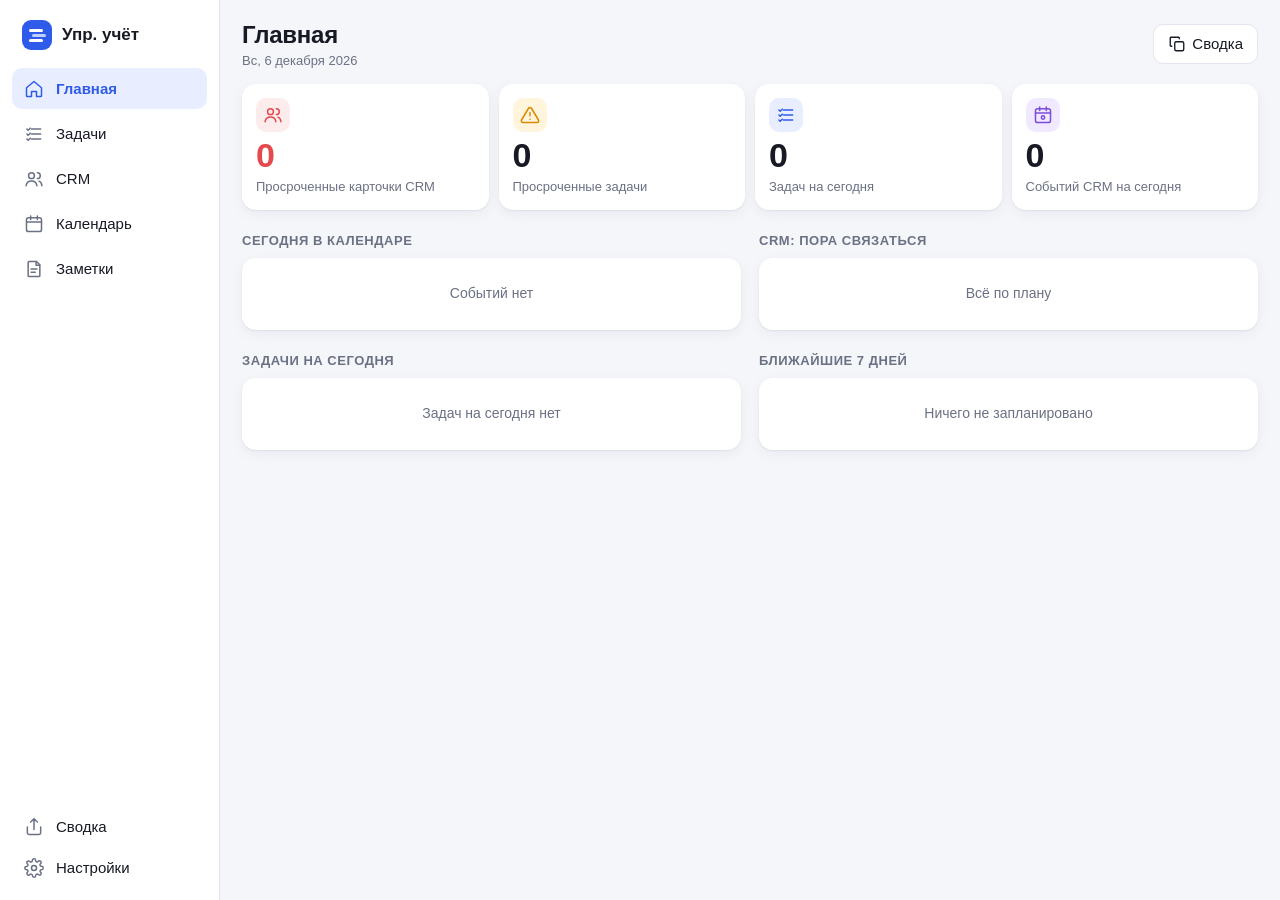
==== app/src/main/assets/index.html @ f89e3915 "v1.2.0: доступ с компьютера по Wi-Fi (веб-интерфейс, PIN, синхронизация, перетаскивание файлов)" ====
<!doctype html>
<html lang="ru">
<head>
  <meta charset="utf-8">
  <meta name="viewport" content="width=device-width, initial-scale=1, viewport-fit=cover">
  <title>Упр. учёт</title>
  <link rel="stylesheet" href="styles.css">
</head>
<body>
  <div id="app" class="app">
    <nav id="nav" class="nav"></nav>
    <main id="main" class="main"></main>
    <aside id="sheet" class="sheet" hidden></aside>
  </div>
  <div id="modal" class="modal" hidden></div>
  <div id="toast" class="toast" hidden></div>
  <script src="app.js"></script>
  <script src="import.js"></script>
  <script src="webaccess.js"></script>
</body>
</html>
---- app/src/main/assets/styles.css ----
:root {
  --bg: #f5f6fa;
  --panel: #ffffff;
  --panel-2: #f0f2f7;
  --line: #e3e6ee;
  --text: #171a24;
  --muted: #6b7184;
  --accent: #2f5bea;
  --accent-soft: #e8eeff;
  --danger: #e5484d;
  --danger-soft: #fdecec;
  --warn: #d98a00;
  --warn-soft: #fff4dc;
  --ok: #1f9d5a;
  --ok-soft: #e3f6ec;
  --violet: #7c4ddb;
  --violet-soft: #f0e9ff;
  --weekend: rgba(120, 130, 160, .07);
  --radius: 14px;
  --shadow: 0 1px 2px rgba(20, 24, 40, .06), 0 4px 14px rgba(20, 24, 40, .05);
  --nav-h: 64px;
  --safe-b: env(safe-area-inset-bottom, 0px);
  --safe-t: env(safe-area-inset-top, 0px);
}

@media (prefers-color-scheme: dark) {
  :root {
    --bg: #12141b;
    --panel: #1b1e28;
    --panel-2: #232735;
    --line: #2d3242;
    --text: #eef0f6;
    --muted: #9aa1b5;
    --accent: #6d8dff;
    --accent-soft: #232c4d;
    --danger: #ff6b6f;
    --danger-soft: #3a1f24;
    --warn: #f0b347;
    --warn-soft: #3a2f18;
    --ok: #4bc985;
    --ok-soft: #173326;
    --violet: #a785ff;
    --violet-soft: #2c2445;
    --weekend: rgba(255, 255, 255, .03);
    --shadow: 0 1px 2px rgba(0, 0, 0, .3);
  }
}

* { box-sizing: border-box; -webkit-tap-highlight-color: transparent; }
html, body { margin: 0; height: 100%; background: var(--bg); color: var(--text); }
body {
  font: 15px/1.4 -apple-system, "HarmonyOS Sans", "Roboto", "Segoe UI", sans-serif;
  overflow: hidden;
}
button, input, select, textarea { font: inherit; color: inherit; }
button { cursor: pointer; }
[hidden] { display: none !important; }

/* ---------- Каркас ---------- */
.app {
  display: grid;
  height: 100vh;
  height: 100dvh;
  grid-template-columns: 1fr;
  grid-template-rows: 1fr auto;
  grid-template-areas: "main" "nav";
}
.main {
  grid-area: main;
  overflow-y: auto;
  overflow-x: hidden;
  padding: calc(12px + var(--safe-t)) 14px 24px;
  min-width: 0;
}
.nav {
  grid-area: nav;
  display: flex;
  background: var(--panel);
  border-top: 1px solid var(--line);
  padding-bottom: var(--safe-b);
}
.nav .brand, .nav .nav-foot { display: none; }
.nav-items { display: flex; flex: 1; }
.nav button {
  flex: 1;
  border: 0;
  background: none;
  padding: 8px 2px 6px;
  display: flex;
  flex-direction: column;
  align-items: center;
  gap: 2px;
  color: var(--muted);
  font-size: 11px;
  position: relative;
}
.nav button svg { width: 24px; height: 24px; }
.nav button.active { color: var(--accent); }
.nav .badge {
  position: absolute; top: 4px; left: 50%; margin-left: 6px;
  background: var(--danger); color: #fff; border-radius: 9px; min-width: 17px; height: 17px;
  font-size: 10px; line-height: 17px; padding: 0 4px; font-weight: 700;
}
.nav .only-wide { display: none; }

/* Шторка с деталями: на узком экране — во весь экран */
.sheet {
  position: fixed;
  inset: 0;
  z-index: 20;
  background: var(--bg);
  overflow-y: auto;
  padding: calc(10px + var(--safe-t)) 14px calc(24px + var(--safe-b));
  animation: slideIn .18s ease-out;
}
@keyframes slideIn { from { transform: translateX(24px); } to { transform: none; } }

/* Mate XT: двойной экран (≈ 7.9") */
@media (min-width: 600px) {
  .app {
    grid-template-columns: 84px 1fr;
    grid-template-rows: 1fr;
    grid-template-areas: "nav main";
  }
  .nav {
    flex-direction: column;
    border-top: 0;
    border-right: 1px solid var(--line);
    padding: calc(10px + var(--safe-t)) 0 10px;
  }
  .nav-items { flex-direction: column; flex: 0; gap: 4px; }
  .nav button { flex: 0; padding: 10px 2px; font-size: 11px; }
  .nav .only-wide { display: flex; }
  .nav .nav-foot { display: flex; flex-direction: column; margin-top: auto; }
  .main { padding: calc(18px + var(--safe-t)) 22px 28px; }
}

/* Mate XT: тройной экран (≈ 10.2") и планшеты */
@media (min-width: 980px) {
  .app { grid-template-columns: 220px 1fr; }
  .app.with-sheet { grid-template-columns: 220px 1fr minmax(380px, 34%); grid-template-areas: "nav main sheet"; }
  .nav { padding: calc(16px + var(--safe-t)) 12px 12px; }
  .nav .brand {
    display: flex; align-items: center; gap: 10px; font-weight: 700; font-size: 17px; padding: 4px 10px 18px;
  }
  .nav .brand i { width: 30px; height: 30px; border-radius: 9px; background: var(--accent); display: inline-block; position: relative; }
  .nav .brand i::after { content: ""; position: absolute; left: 7px; right: 9px; top: 9px; height: 3px; background: #fff; border-radius: 2px; box-shadow: 3px 5px 0 #bfd0ff, 0 10px 0 #fff; }
  .nav button {
    flex-direction: row; justify-content: flex-start; gap: 12px; padding: 10px 12px; border-radius: 10px;
    font-size: 15px; color: var(--text);
  }
  .nav button svg { width: 20px; height: 20px; color: var(--muted); }
  .nav button.active { background: var(--accent-soft); color: var(--accent); font-weight: 600; }
  .nav button.active svg { color: var(--accent); }
  .nav .badge { position: static; margin-left: auto; }
  .sheet {
    position: static;
    grid-area: sheet;
    border-left: 1px solid var(--line);
    background: var(--panel);
    animation: none;
    padding: calc(18px + var(--safe-t)) 20px 28px;
  }
  .sheet .sheet-close-narrow { display: none; }
}

/* ---------- Общие элементы ---------- */
.head { display: flex; align-items: center; gap: 10px; margin-bottom: 14px; flex-wrap: wrap; }
.head h1 { font-size: 24px; margin: 0; flex: 1; min-width: 120px; letter-spacing: -.01em; }
.head h2 { font-size: 20px; margin: 0; flex: 1; min-width: 0; overflow-wrap: anywhere; }
.sub { color: var(--muted); font-size: 13px; }
.muted { color: var(--muted); }
.small { font-size: 13px; }
.row { display: flex; align-items: center; gap: 8px; flex-wrap: wrap; }
.grow { flex: 1; min-width: 0; }
.right { margin-left: auto; }
.mt { margin-top: 14px; }
.mt2 { margin-top: 24px; }
.ellipsis { overflow: hidden; text-overflow: ellipsis; white-space: nowrap; }

.btn {
  border: 1px solid var(--line); background: var(--panel); border-radius: 10px; padding: 8px 14px;
  display: inline-flex; align-items: center; gap: 6px; min-height: 40px; white-space: nowrap;
}
.btn.primary { background: var(--accent); border-color: var(--accent); color: #fff; font-weight: 600; }
.btn.danger { color: var(--danger); }
.btn.ghost { border-color: transparent; background: transparent; }
.btn.sm { min-height: 32px; padding: 4px 10px; font-size: 13px; border-radius: 8px; }
.btn svg { width: 18px; height: 18px; }
.icon-btn { border: 0; background: transparent; width: 40px; height: 40px; border-radius: 10px; display: inline-grid; place-items: center; color: var(--muted); }
.icon-btn svg { width: 22px; height: 22px; }
.icon-btn:active, .btn:active { transform: scale(.97); }

.seg { display: inline-flex; background: var(--panel-2); border-radius: 10px; padding: 3px; gap: 2px; flex-wrap: wrap; }
.seg button { border: 0; background: transparent; padding: 6px 12px; border-radius: 8px; font-size: 14px; color: var(--muted); }
.seg button.on { background: var(--panel); color: var(--text); font-weight: 600; box-shadow: var(--shadow); }

.card { background: var(--panel); border-radius: var(--radius); box-shadow: var(--shadow); padding: 14px; }
.card + .card { margin-top: 10px; }
.card h3 { margin: 0 0 8px; font-size: 15px; }
.section-title { font-size: 13px; font-weight: 700; text-transform: uppercase; letter-spacing: .04em; color: var(--muted); margin: 22px 0 8px; display: flex; align-items: center; gap: 8px; }
.section-title .btn { text-transform: none; letter-spacing: 0; }

.chip { display: inline-flex; align-items: center; gap: 4px; padding: 2px 8px; border-radius: 999px; font-size: 12px; background: var(--panel-2); color: var(--muted); max-width: 100%; white-space: nowrap; overflow: hidden; text-overflow: ellipsis; border: 0; }
.chip.red { background: var(--danger-soft); color: var(--danger); }
.chip.amber { background: var(--warn-soft); color: var(--warn); }
.chip.green { background: var(--ok-soft); color: var(--ok); }
.chip.blue { background: var(--accent-soft); color: var(--accent); }
.chip.violet { background: var(--violet-soft); color: var(--violet); }
.chip svg { width: 12px; height: 12px; }
.dot { width: 8px; height: 8px; border-radius: 50%; display: inline-block; background: var(--muted); flex: none; }

.list { background: var(--panel); border-radius: var(--radius); box-shadow: var(--shadow); overflow: hidden; }
.item { display: flex; align-items: center; gap: 12px; padding: 12px 14px; border-bottom: 1px solid var(--line); cursor: pointer; min-height: 56px; }
.item:last-child { border-bottom: 0; }
.item:active { background: var(--panel-2); }
.item .t { font-weight: 600; overflow-wrap: anywhere; }
.item .s { font-size: 13px; color: var(--muted); margin-top: 2px; display: flex; gap: 6px; flex-wrap: wrap; align-items: center; }
.item.done .t { text-decoration: line-through; color: var(--muted); }
.avatar { width: 40px; height: 40px; border-radius: 50%; display: grid; place-items: center; font-weight: 700; color: #fff; flex: none; font-size: 15px; }
.check { width: 24px; height: 24px; border-radius: 7px; border: 2px solid var(--line); background: var(--panel); flex: none; display: grid; place-items: center; padding: 0; }
.check.on { background: var(--ok); border-color: var(--ok); color: #fff; }
.check svg { width: 16px; height: 16px; }
.empty { padding: 26px 14px; text-align: center; color: var(--muted); font-size: 14px; }

.search { width: 100%; border: 1px solid var(--line); background: var(--panel); border-radius: 12px; padding: 10px 14px; min-height: 44px; }

/* ---------- Главная ---------- */
.stats { display: grid; grid-template-columns: repeat(2, minmax(0, 1fr)); gap: 10px; }
@media (min-width: 760px) { .stats { grid-template-columns: repeat(4, minmax(0, 1fr)); } }
.stat { background: var(--panel); border-radius: var(--radius); box-shadow: var(--shadow); padding: 14px; text-align: left; border: 0; display: flex; flex-direction: column; gap: 6px; min-height: 112px; }
.stat .n { font-size: 34px; font-weight: 750; line-height: 1; letter-spacing: -.02em; }
.stat .l { font-size: 13px; color: var(--muted); }
.stat .ic { width: 34px; height: 34px; border-radius: 10px; display: grid; place-items: center; }
.stat .ic svg { width: 20px; height: 20px; }
.stat.red .ic { background: var(--danger-soft); color: var(--danger); }
.stat.red .n { color: var(--danger); }
.stat.amber .ic { background: var(--warn-soft); color: var(--warn); }
.stat.blue .ic { background: var(--accent-soft); color: var(--accent); }
.stat.violet .ic { background: var(--violet-soft); color: var(--violet); }
.home-cols { display: grid; gap: 0 18px; grid-template-columns: 1fr; }
@media (min-width: 900px) { .home-cols { grid-template-columns: 1fr 1fr; } }

/* ---------- Канбан ---------- */
.board { display: flex; gap: 12px; overflow-x: auto; padding-bottom: 10px; scroll-snap-type: x mandatory; align-items: flex-start; }
.col { flex: 0 0 86%; max-width: 340px; background: var(--panel-2); border-radius: var(--radius); padding: 10px; scroll-snap-align: start; }
@media (min-width: 600px) { .col { flex-basis: 280px; } }
.col-h { display: flex; align-items: center; gap: 8px; padding: 2px 4px 10px; font-weight: 700; }
.col-h .cnt { color: var(--muted); font-weight: 500; font-size: 13px; }
.kcard { background: var(--panel); border-radius: 12px; padding: 10px 12px; box-shadow: var(--shadow); margin-bottom: 8px; cursor: pointer; border-left: 4px solid transparent; }
.kcard .t { font-weight: 600; margin-bottom: 6px; overflow-wrap: anywhere; }
.kcard .m { display: flex; gap: 5px; flex-wrap: wrap; align-items: center; }
.kcard.done { opacity: .6; }
.kcard.done .t { text-decoration: line-through; }
.kcard.overdue { border-left-color: var(--danger); }
.kcard.today { border-left-color: var(--warn); }

/* ---------- Гант ---------- */
.gantt { background: var(--panel); border-radius: var(--radius); box-shadow: var(--shadow); overflow: hidden; display: grid; grid-template-columns: minmax(120px, 38%) 1fr; }
@media (min-width: 760px) { .gantt { grid-template-columns: 260px 1fr; } }
.g-left { border-right: 1px solid var(--line); min-width: 0; }
.g-right { overflow-x: auto; position: relative; }
.g-row { height: 40px; display: flex; align-items: center; border-bottom: 1px solid var(--line); padding: 0 10px; gap: 6px; font-size: 14px; min-width: 0; }
.g-row.sub { padding-left: 24px; }
.g-row .t { overflow: hidden; text-overflow: ellipsis; white-space: nowrap; flex: 1; cursor: pointer; }
.g-head { height: 46px; display: flex; align-items: flex-end; border-bottom: 1px solid var(--line); font-size: 11px; color: var(--muted); background: var(--panel); position: sticky; top: 0; }
.g-head .lab { padding: 0 10px 6px; font-weight: 700; font-size: 12px; }
.g-days { display: flex; }
.g-day { flex: none; text-align: center; border-left: 1px solid var(--line); padding-bottom: 4px; line-height: 1.15; }
.g-day.we { background: var(--weekend); }
.g-day.td { color: var(--accent); font-weight: 700; }
.g-grid { position: relative; }
.g-line { height: 40px; border-bottom: 1px solid var(--line); position: relative; }
.g-bar { position: absolute; top: 8px; height: 24px; border-radius: 7px; background: var(--accent); color: #fff; font-size: 12px; line-height: 24px; padding: 0 8px; white-space: nowrap; overflow: hidden; text-overflow: ellipsis; cursor: pointer; min-width: 10px; }
.g-bar.done { background: var(--ok); opacity: .7; }
.g-bar.overdue { background: var(--danger); }
.g-bar.milestone { width: 18px !important; padding: 0; transform: rotate(45deg) scale(.75); border-radius: 4px; }
.g-today { position: absolute; top: 0; bottom: 0; width: 2px; background: var(--danger); opacity: .55; pointer-events: none; z-index: 1; }
.g-bg { position: absolute; inset: 0; display: flex; pointer-events: none; }
.g-bg div { flex: none; border-left: 1px solid var(--line); }
.g-bg div.we { background: var(--weekend); }

/* ---------- Связи ---------- */
.links-wrap { position: relative; overflow-x: auto; padding-bottom: 10px; }
.links { display: flex; gap: 28px; align-items: flex-start; position: relative; z-index: 1; padding: 4px; }
.lcol { flex: 0 0 240px; }
.lcol-h { font-weight: 700; padding: 0 2px 10px; display: flex; gap: 6px; align-items: center; }
.lgroup { background: var(--panel-2); border-radius: 12px; padding: 10px; margin-bottom: 14px; }
.lnode { background: var(--panel); border: 1px solid var(--line); border-radius: 10px; padding: 8px 10px; margin-bottom: 18px; cursor: pointer; position: relative; box-shadow: var(--shadow); }
.lnode:last-child { margin-bottom: 0; }
.lnode .t { font-weight: 600; font-size: 14px; overflow-wrap: anywhere; }
.lnode .m { font-size: 12px; color: var(--muted); display: flex; gap: 5px; flex-wrap: wrap; margin-top: 4px; }
.lnode.parent { border: 2px solid var(--accent); }
.lnode.sub { margin-left: 14px; }
.lnode.done { opacity: .6; }
.lnode.hl { outline: 3px solid var(--warn); }
.links-svg { position: absolute; left: 0; top: 0; pointer-events: none; z-index: 2; overflow: visible; }
.legend { display: flex; gap: 14px; flex-wrap: wrap; font-size: 12px; color: var(--muted); margin: 6px 0 12px; }
.legend i { display: inline-block; width: 22px; height: 0; border-top: 2px solid var(--accent); vertical-align: middle; margin-right: 5px; }
.legend i.dash { border-top: 2px dashed var(--violet); }

/* ---------- Календарь ---------- */
.cal { background: var(--panel); border-radius: var(--radius); box-shadow: var(--shadow); padding: 10px; }
.cal-grid { display: grid; grid-template-columns: repeat(7, minmax(0, 1fr)); gap: 2px; }
.cal-wd { text-align: center; font-size: 12px; color: var(--muted); padding: 4px 0; }
.cal-d { min-height: 46px; border: 0; background: transparent; border-radius: 10px; display: flex; flex-direction: column; align-items: center; padding: 4px 0; gap: 3px; font-size: 14px; }
.cal-d.out { color: var(--muted); opacity: .5; }
.cal-d.td > span:first-child { background: var(--accent); color: #fff; border-radius: 50%; width: 26px; height: 26px; display: grid; place-items: center; font-weight: 700; }
.cal-d.sel { background: var(--accent-soft); }
.cal-d .dots { display: flex; gap: 2px; }
.cal-d .dots i { width: 5px; height: 5px; border-radius: 50%; background: var(--accent); }
.cal-d .dots i.imp { background: var(--danger); }
.cal-d .dots i.dev { background: var(--muted); }
.cal-d .dots i.task { background: var(--warn); }
@media (min-width: 980px) { .cal-d { min-height: 64px; } }
.cal-layout { display: grid; gap: 14px; grid-template-columns: 1fr; }
@media (min-width: 900px) { .cal-layout { grid-template-columns: minmax(0, 1.2fr) minmax(0, 1fr); } }
.ev-time { width: 54px; flex: none; font-size: 13px; color: var(--muted); text-align: right; }
.ev-bar { width: 4px; align-self: stretch; border-radius: 2px; background: var(--accent); flex: none; }
.ev-bar.imp { background: var(--danger); }
.ev-bar.dev { background: var(--muted); }
.ev-bar.task { background: var(--warn); }

/* ---------- Формы ---------- */
.form { display: grid; gap: 12px; }
.field label { display: block; font-size: 13px; color: var(--muted); margin-bottom: 4px; }
.field input, .field select, .field textarea {
  width: 100%; border: 1px solid var(--line); background: var(--panel); border-radius: 10px; padding: 10px 12px; min-height: 44px;
}
.field textarea { min-height: 90px; resize: vertical; }
.field-row { display: grid; grid-template-columns: 1fr 1fr; gap: 10px; }
.toggle { display: flex; align-items: center; gap: 10px; padding: 10px 12px; background: var(--panel); border: 1px solid var(--line); border-radius: 10px; cursor: pointer; }
.toggle input { width: 22px; height: 22px; accent-color: var(--accent); }
.toggle .grow small { display: block; color: var(--muted); font-size: 12px; }
.picker { display: flex; flex-wrap: wrap; gap: 6px; }
.picker .chip { cursor: pointer; padding: 5px 10px; font-size: 13px; }
.form-actions { display: flex; gap: 8px; flex-wrap: wrap; margin-top: 6px; }

.kv { display: grid; grid-template-columns: auto 1fr; gap: 6px 14px; font-size: 14px; }
.kv dt { color: var(--muted); }
.kv dd { margin: 0; overflow-wrap: anywhere; }
.kv a { color: var(--accent); text-decoration: none; }
.desc { white-space: pre-wrap; overflow-wrap: anywhere; }

/* ---------- Модальные окна и уведомления ---------- */
.modal { position: fixed; inset: 0; z-index: 40; background: rgba(10, 12, 20, .45); display: flex; align-items: flex-end; justify-content: center; }
.modal-box { background: var(--panel); width: 100%; max-width: 560px; max-height: 88vh; overflow-y: auto; border-radius: 18px 18px 0 0; padding: 18px 16px calc(18px + var(--safe-b)); }
@media (min-width: 600px) { .modal { align-items: center; } .modal-box { border-radius: 18px; } }
.modal-box h3 { margin: 0 0 12px; }
.toast { position: fixed; left: 50%; bottom: calc(84px + var(--safe-b)); transform: translateX(-50%); background: #222634; color: #fff; padding: 10px 16px; border-radius: 12px; z-index: 50; font-size: 14px; max-width: 90vw; box-shadow: 0 8px 24px rgba(0, 0, 0, .25); }
.fab { position: fixed; right: 18px; bottom: calc(80px + var(--safe-b)); width: 56px; height: 56px; border-radius: 18px; border: 0; background: var(--accent); color: #fff; box-shadow: 0 6px 18px rgba(47, 91, 234, .4); display: grid; place-items: center; z-index: 10; }
.fab svg { width: 26px; height: 26px; }
@media (min-width: 600px) { .fab { display: none; } }
.only-narrow { }
@media (min-width: 600px) { .only-narrow { display: none !important; } }
.only-wide-inline { display: none !important; }
@media (min-width: 600px) { .only-wide-inline { display: inline-flex !important; } }

pre.summary { white-space: pre-wrap; background: var(--panel-2); border-radius: 12px; padding: 14px; font: 13px/1.45 ui-monospace, "Roboto Mono", monospace; margin: 0; overflow-wrap: anywhere; }
.perm { display: flex; align-items: center; gap: 10px; padding: 10px 0; border-bottom: 1px solid var(--line); }
.perm:last-child { border-bottom: 0; }
.perm .ok { color: var(--ok); font-weight: 600; font-size: 13px; }
.perm .no { color: var(--danger); font-weight: 600; font-size: 13px; }
.screen-mode { font-size: 12px; color: var(--muted); }
.g-row svg, .kcard .small svg, .item .s svg, .lcol-h svg { width: 14px; height: 14px; flex: none; vertical-align: -2px; }
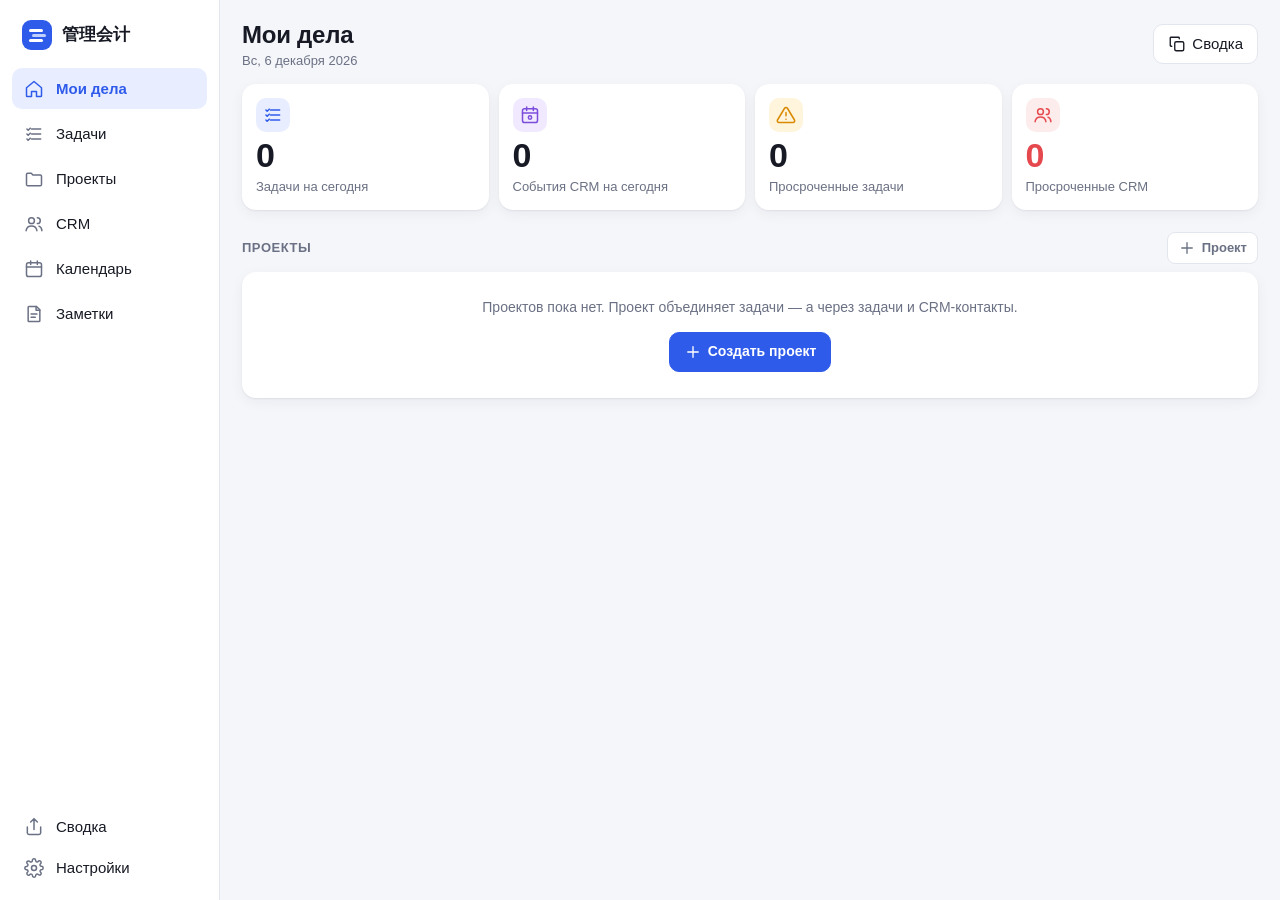
==== commit 7f52bb7e: "v1.4.0: 管理会计 — проекты и «Мои дела», фильтры задач, форматирование заметок, дни рождения, новое «Свя" ====
--- a/app/src/main/assets/index.html
+++ b/app/src/main/assets/index.html
@@ -3,7 +3,7 @@
 <head>
   <meta charset="utf-8">
   <meta name="viewport" content="width=device-width, initial-scale=1, viewport-fit=cover">
-  <title>Упр. учёт</title>
+  <title>管理会计</title>
   <link rel="stylesheet" href="styles.css">
 </head>
 <body>
@@ -14,6 +14,8 @@
   </div>
   <div id="modal" class="modal" hidden></div>
   <div id="toast" class="toast" hidden></div>
+  <script src="schema.js"></script>
+  <script src="editor.js"></script>
   <script src="app.js"></script>
   <script src="import.js"></script>
   <script src="webaccess.js"></script>
--- a/app/src/main/assets/styles.css
+++ b/app/src/main/assets/styles.css
@@ -15,6 +15,7 @@
   --ok-soft: #e3f6ec;
   --violet: #7c4ddb;
   --violet-soft: #f0e9ff;
+  --pink: #d6409f;
   --weekend: rgba(120, 130, 160, .07);
   --radius: 14px;
   --shadow: 0 1px 2px rgba(20, 24, 40, .06), 0 4px 14px rgba(20, 24, 40, .05);
@@ -41,6 +42,7 @@
     --ok-soft: #173326;
     --violet: #a785ff;
     --violet-soft: #2c2445;
+    --pink: #f06cbd;
     --weekend: rgba(255, 255, 255, .03);
     --shadow: 0 1px 2px rgba(0, 0, 0, .3);
   }
@@ -363,3 +365,90 @@
 .perm .no { color: var(--danger); font-weight: 600; font-size: 13px; }
 .screen-mode { font-size: 12px; color: var(--muted); }
 .g-row svg, .kcard .small svg, .item .s svg, .lcol-h svg { width: 14px; height: 14px; flex: none; vertical-align: -2px; }
+
+/* ---------- Фото контакта, выбор нескольких значений ---------- */
+.avatar { position: relative; overflow: hidden; }
+.avatar img { position: absolute; inset: 0; width: 100%; height: 100%; object-fit: cover; z-index: 1; background: var(--panel-2); }
+.msel { position: relative; }
+.msel-btn { width: 100%; min-height: 44px; display: flex; flex-wrap: wrap; gap: 4px; align-items: center; text-align: left; border: 1px solid var(--line); background: var(--panel); border-radius: 10px; padding: 7px 34px 7px 10px; cursor: pointer; position: relative; }
+.msel-caret { position: absolute; right: 12px; top: 50%; transform: translateY(-50%); color: var(--muted); }
+.msel-pop { position: absolute; left: 0; right: 0; top: calc(100% + 4px); z-index: 30; background: var(--panel); border: 1px solid var(--line); border-radius: 12px; box-shadow: 0 10px 30px rgba(0,0,0,.18); max-height: 320px; overflow-y: auto; padding: 6px; }
+.msel-opt { display: flex; align-items: center; gap: 10px; padding: 9px 8px; border-radius: 8px; cursor: pointer; }
+.msel-opt:hover { background: var(--panel-2); }
+.msel-opt input { width: 20px; height: 20px; accent-color: var(--accent); flex: none; }
+.msel-add { display: flex; gap: 6px; padding: 6px 4px 2px; border-top: 1px solid var(--line); margin-top: 4px; }
+.msel-add input { flex: 1; min-width: 0; min-height: 36px; padding: 6px 10px; border: 1px solid var(--line); border-radius: 8px; background: var(--panel); }
+.crm-sel { display: grid; grid-template-columns: 1fr 1fr; gap: 8px; }
+.crm-sel select { width: 100%; min-height: 40px; border: 1px solid var(--line); background: var(--panel); border-radius: 10px; padding: 6px 10px; }
+.field .msel-opt { display: flex; margin: 0; font-size: 15px; color: var(--text, inherit); }
+.field .msel-opt input { min-height: 0; width: 20px; height: 20px; padding: 0; }
+.field .msel-add input { min-height: 36px; padding: 6px 10px; }
+
+/* ---------- 1.4: дни рождения ---------- */
+.cal-d .dots i.bd { background: var(--pink); }
+.ev-bar.bd { background: var(--pink); }
+.ev-time svg { width: 20px; height: 20px; color: var(--pink); }
+
+/* ---------- Проекты: дашборд и карточки ---------- */
+.pgrid { display: grid; grid-template-columns: minmax(0, 1fr); gap: 12px; }
+@media (min-width: 600px) { .pgrid { grid-template-columns: repeat(2, minmax(0, 1fr)); } }
+@media (min-width: 1280px) { .pgrid { grid-template-columns: repeat(3, minmax(0, 1fr)); } }
+.pcard { --pc: var(--accent); background: var(--panel); border-radius: var(--radius); box-shadow: var(--shadow); padding: 16px 16px 14px 20px; position: relative; cursor: pointer; display: flex; flex-direction: column; gap: 10px; overflow: hidden; }
+.pcard::before { content: ""; position: absolute; left: 0; top: 0; bottom: 0; width: 6px; background: var(--pc); }
+.pcard:active { transform: scale(.995); }
+.pcard.archived { opacity: .7; }
+.pc-h { display: flex; align-items: center; gap: 8px; }
+.pc-name { font-size: 19px; font-weight: 700; letter-spacing: -.01em; flex: 1; min-width: 0; overflow: hidden; text-overflow: ellipsis; white-space: nowrap; }
+.pc-cats { display: grid; grid-template-columns: 1fr 1fr; gap: 8px; }
+.pc-cat { border-radius: 12px; padding: 10px 12px; background: var(--panel-2); display: flex; flex-direction: column; gap: 3px; }
+.pc-cat .l { font-size: 12px; color: var(--muted); font-weight: 600; text-transform: uppercase; letter-spacing: .03em; }
+.pc-cat .v { font-size: 14px; color: var(--muted); }
+.pc-cat .v b { font-size: 22px; font-weight: 750; color: var(--text); }
+.pc-cat.todo.hot { background: var(--accent-soft); }
+.pc-cat.todo.hot .l, .pc-cat.todo.hot .v b { color: var(--accent); }
+.pc-cat.od.hot { background: var(--danger-soft); }
+.pc-cat.od.hot .l, .pc-cat.od.hot .v b { color: var(--danger); }
+.pc-prog { --pc: var(--accent); height: 6px; border-radius: 3px; background: var(--panel-2); overflow: hidden; }
+.pc-prog i { display: block; height: 100%; background: var(--pc); border-radius: 3px; }
+.pcard .pc-prog { background: var(--line); }
+.swatch { cursor: pointer; }
+.swatch input { position: absolute; opacity: 0; pointer-events: none; }
+.swatch i { display: block; width: 32px; height: 32px; border-radius: 50%; border: 3px solid transparent; box-shadow: 0 0 0 1px var(--line); }
+.swatch input:checked + i { border-color: var(--panel); box-shadow: 0 0 0 2px var(--text); }
+details > summary { list-style: none; }
+details > summary::-webkit-details-marker { display: none; }
+
+/* ---------- Фильтры задач ---------- */
+.tf-bar { display: flex; gap: 6px; overflow-x: auto; padding-bottom: 4px; margin: -4px 0 12px; scrollbar-width: none; }
+.tf-bar::-webkit-scrollbar { display: none; }
+.tf-bar select.tf { flex: none; max-width: 190px; min-height: 34px; border: 1px solid var(--line); background: var(--panel); border-radius: 999px; padding: 4px 10px; font-size: 13px; color: var(--muted); }
+.tf-bar select.tf.on { border-color: var(--accent); background: var(--accent-soft); color: var(--accent); font-weight: 600; }
+.tf-bar .btn { flex: none; }
+
+/* ---------- «Связаться»: сегодня / +1 д / дата ---------- */
+.cbtn.on.green { background: var(--ok-soft); color: var(--ok); border-color: var(--ok); }
+.cbtn.on.amber { background: var(--warn-soft); color: var(--warn); border-color: var(--warn); }
+.cbtn.on.blue { background: var(--accent-soft); color: var(--accent); border-color: var(--accent); }
+.chip.green svg, .chip.amber svg, .chip.blue svg, .chip.red svg { opacity: .9; }
+
+/* ---------- Редактор заметок ---------- */
+.rte-wrap { border: 1px solid var(--line); border-radius: 12px; background: var(--panel); }
+.rte-bar { display: flex; flex-wrap: wrap; gap: 2px; padding: 6px; border-bottom: 1px solid var(--line); position: sticky; top: 0; background: var(--panel); border-radius: 12px 12px 0 0; z-index: 2; }
+.rte-btn { width: 38px; height: 36px; border: 0; background: transparent; border-radius: 8px; display: grid; place-items: center; color: var(--text); cursor: pointer; font-size: 15px; }
+.rte-btn svg { width: 18px; height: 18px; }
+.rte-btn:hover { background: var(--panel-2); }
+.rte-btn.on { background: var(--accent-soft); color: var(--accent); }
+.rte-sep { width: 1px; background: var(--line); margin: 6px 3px; }
+.rte { min-height: 220px; padding: 12px 14px; outline: none; font-size: 15px; line-height: 1.5; overflow-wrap: anywhere; }
+.rte:empty::before { content: attr(data-placeholder); color: var(--muted); }
+.rte p { margin: 0 0 6px; }
+.rte h1 { font-size: 22px; margin: 10px 0 6px; line-height: 1.25; }
+.rte h2 { font-size: 18px; margin: 8px 0 4px; line-height: 1.3; }
+.rte ul, .rte ol { margin: 4px 0 8px; padding-left: 26px; }
+.rte li { margin: 2px 0; }
+.rte ol[type="a"] { list-style-type: lower-alpha; }
+.rte ul.checklist { list-style: none; padding-left: 4px; }
+.rte ul.checklist > li { position: relative; padding-left: 30px; min-height: 24px; }
+.rte ul.checklist > li::before { content: ""; position: absolute; left: 2px; top: 2px; width: 18px; height: 18px; border: 2px solid var(--muted); border-radius: 5px; box-sizing: border-box; cursor: pointer; }
+.rte ul.checklist > li[data-checked="true"]::before { background: var(--ok) url("data:image/svg+xml,%3Csvg xmlns='http://www.w3.org/2000/svg' viewBox='0 0 24 24' fill='none' stroke='white' stroke-width='3.5' stroke-linecap='round' stroke-linejoin='round'%3E%3Cpath d='M20 6 9 17l-5-5'/%3E%3C/svg%3E") center/13px no-repeat; border-color: var(--ok); }
+.rte ul.checklist > li[data-checked="true"] { color: var(--muted); text-decoration: line-through; }
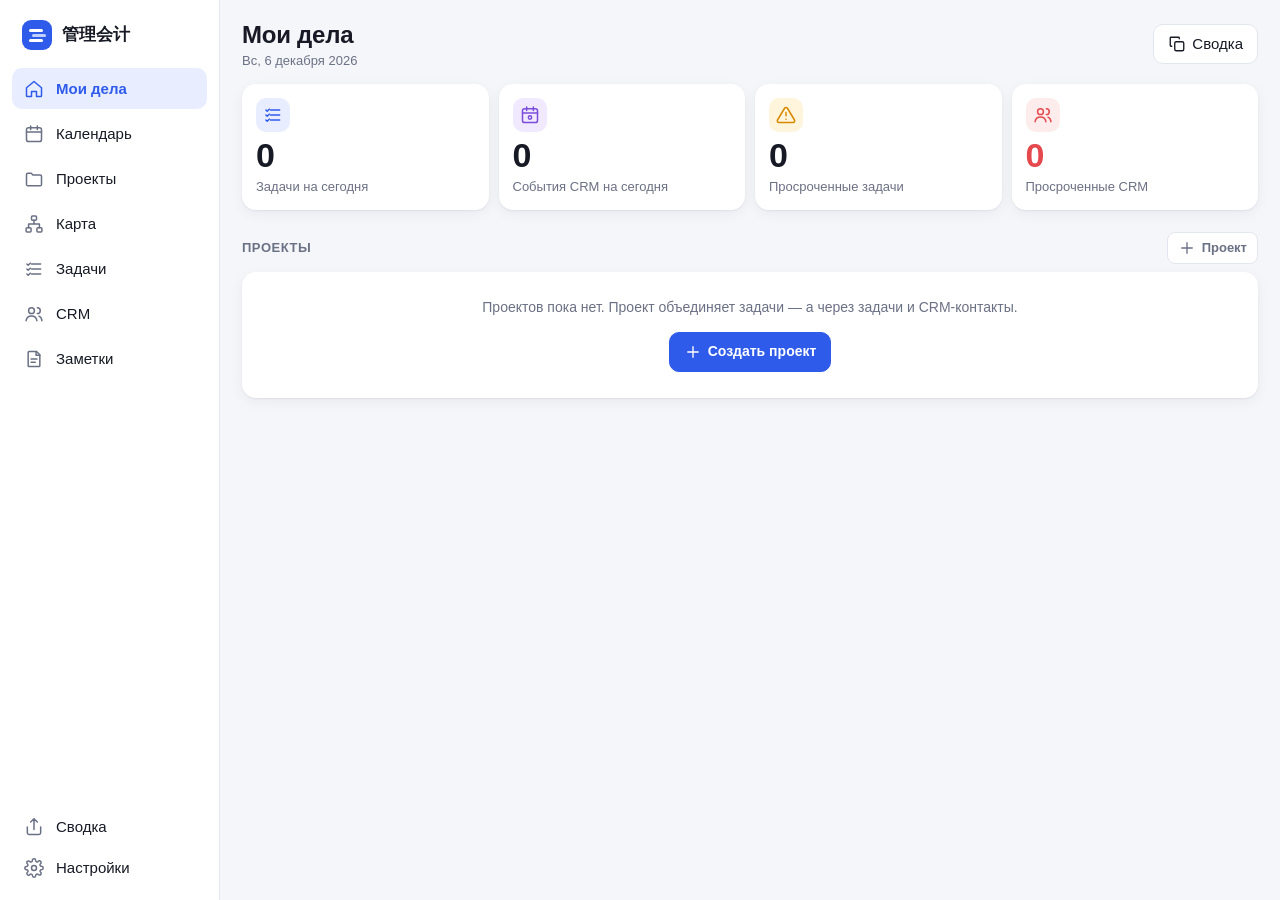
==== commit 2a77436d: "v1.6.0 + v1.7.0: карта ответственных, файлы на телефон и установка обновлений, постоянный ключ подпи" ====
--- a/app/src/main/assets/index.html
+++ b/app/src/main/assets/index.html
@@ -15,8 +15,11 @@
   <div id="modal" class="modal" hidden></div>
   <div id="toast" class="toast" hidden></div>
   <script src="schema.js"></script>
+  <script src="respmap.js"></script>
   <script src="editor.js"></script>
   <script src="app.js"></script>
+  <script src="mapui.js"></script>
+  <script src="phonefiles.js"></script>
   <script src="import.js"></script>
   <script src="webaccess.js"></script>
 </body>
--- a/app/src/main/assets/styles.css
+++ b/app/src/main/assets/styles.css
@@ -97,6 +97,9 @@
   position: relative;
 }
 .nav button svg { width: 24px; height: 24px; }
+.nav-items button { min-width: 0; }
+.nav-items button span { max-width: 100%; white-space: nowrap; overflow: hidden; text-overflow: ellipsis; }
+@media (max-width: 430px) { .nav-items button { font-size: 10px; padding-left: 0; padding-right: 0; } }
 .nav button.active { color: var(--accent); }
 .nav .badge {
   position: absolute; top: 4px; left: 50%; margin-left: 6px;
@@ -332,7 +335,7 @@
 .field textarea { min-height: 90px; resize: vertical; }
 .field-row { display: grid; grid-template-columns: 1fr 1fr; gap: 10px; }
 .toggle { display: flex; align-items: center; gap: 10px; padding: 10px 12px; background: var(--panel); border: 1px solid var(--line); border-radius: 10px; cursor: pointer; }
-.toggle input { width: 22px; height: 22px; accent-color: var(--accent); }
+.toggle input { width: 22px; height: 22px; flex: none; margin: 0; accent-color: var(--accent); }
 .toggle .grow small { display: block; color: var(--muted); font-size: 12px; }
 .picker { display: flex; flex-wrap: wrap; gap: 6px; }
 .picker .chip { cursor: pointer; padding: 5px 10px; font-size: 13px; }
@@ -452,3 +455,182 @@
 .rte ul.checklist > li::before { content: ""; position: absolute; left: 2px; top: 2px; width: 18px; height: 18px; border: 2px solid var(--muted); border-radius: 5px; box-sizing: border-box; cursor: pointer; }
 .rte ul.checklist > li[data-checked="true"]::before { background: var(--ok) url("data:image/svg+xml,%3Csvg xmlns='http://www.w3.org/2000/svg' viewBox='0 0 24 24' fill='none' stroke='white' stroke-width='3.5' stroke-linecap='round' stroke-linejoin='round'%3E%3Cpath d='M20 6 9 17l-5-5'/%3E%3C/svg%3E") center/13px no-repeat; border-color: var(--ok); }
 .rte ul.checklist > li[data-checked="true"] { color: var(--muted); text-decoration: line-through; }
+
+/* ---------- 1.5: поиск с крестиком, категории проектов ---------- */
+.search-wrap { position: relative; min-width: 0; }
+.search-wrap .search { padding-right: 40px; }
+.search-x { position: absolute; right: 6px; top: 50%; transform: translateY(-50%); width: 32px; height: 32px; border: 0; border-radius: 50%; background: var(--panel-2); color: var(--muted); display: grid; place-items: center; cursor: pointer; }
+.search-x svg { width: 16px; height: 16px; }
+.search-x:active { background: var(--line); }
+.pgroups { display: flex; flex-direction: column; gap: 4px; }
+.pgroups .pgrid { margin-bottom: 6px; }
+.pcat-title { margin-top: 10px; }
+select.tf { flex: none; max-width: 230px; min-height: 34px; border: 1px solid var(--line); background: var(--panel); border-radius: 999px; padding: 4px 10px; font-size: 13px; color: var(--muted); }
+select.tf.on { border-color: var(--accent); background: var(--accent-soft); color: var(--accent); font-weight: 600; }
+.ptools-sel { display: flex; gap: 8px; width: 100%; }
+.ptools-sel select.tf { flex: 1 1 0; min-width: 0; max-width: none; }
+
+/* ---------- Календарь: виды день / неделя / месяц / год ---------- */
+.cal-top { display: flex; flex-wrap: wrap; gap: 8px 12px; align-items: center; margin-bottom: 10px; }
+.cal-nav { flex: 1; min-width: 260px; gap: 4px; }
+.cal-title { text-align: center; font-size: 16px; white-space: nowrap; overflow: hidden; text-overflow: ellipsis; }
+.cal-d.wide { align-items: stretch; padding: 4px; min-height: 92px; text-align: left; }
+.cal-d.wide > span:first-child { align-self: flex-start; margin-left: 2px; }
+.cal-d.wide.td > span:first-child { width: 24px; height: 24px; }
+.mg-items { display: flex; flex-direction: column; gap: 2px; min-width: 0; }
+.mg-it { font-style: normal; font-size: 11px; line-height: 1.3; padding: 1px 4px; border-radius: 4px; background: var(--accent-soft); color: var(--accent); white-space: nowrap; overflow: hidden; text-overflow: ellipsis; }
+.mg-it.imp, .mg-it.od { background: var(--danger-soft); color: var(--danger); }
+.mg-it.task { background: var(--warn-soft); color: var(--warn); }
+.mg-it.bd { background: #fbe4f2; color: var(--pink); }
+.mg-it.dev { background: var(--panel-2); color: var(--muted); }
+.mg-more { font-style: normal; font-size: 11px; color: var(--muted); padding-left: 4px; }
+/* сетка по часам */
+.tg { --gut: 44px; }
+.tg-head, .tg-allday { display: flex; border-bottom: 1px solid var(--line); }
+.tg-gut { width: var(--gut); flex: none; position: relative; }
+.tg-dh { flex: 1 1 0; min-width: 0; border: 0; background: transparent; display: flex; flex-direction: column; align-items: center; padding: 4px 0 6px; gap: 2px; cursor: pointer; }
+.tg-dh span { font-size: 11px; color: var(--muted); }
+.tg-dh b { font-size: 17px; width: 30px; height: 30px; border-radius: 50%; display: grid; place-items: center; }
+.tg-dh.we b { color: var(--muted); }
+.tg-dh.td b { background: var(--accent); color: #fff; }
+.tg-allday { padding: 4px 0; }
+.tg-allday .tg-gut { font-size: 10px; line-height: 1.1; text-align: right; padding-right: 6px; }
+.tg-adcol { flex: 1 1 0; min-width: 0; display: flex; flex-direction: column; gap: 2px; padding: 0 1px; }
+.tg-chip { font-size: 11px; line-height: 1.35; padding: 1px 5px; border-radius: 5px; background: var(--accent-soft); color: var(--accent); white-space: nowrap; overflow: hidden; text-overflow: ellipsis; cursor: pointer; }
+.tg-chip.imp, .tg-chip.od { background: var(--danger-soft); color: var(--danger); }
+.tg-chip.task { background: var(--warn-soft); color: var(--warn); }
+.tg-chip.bd { background: #fbe4f2; color: var(--pink); }
+.tg-chip.dev { background: var(--panel-2); color: var(--muted); }
+.tg-scroll { max-height: calc(100vh - 290px); min-height: 320px; overflow-y: auto; position: relative; }
+.tg-body { display: flex; position: relative; }
+.tg-h { position: absolute; right: 6px; transform: translateY(-50%); font-size: 10px; color: var(--muted); }
+.tg-cols { flex: 1; display: flex; position: relative; background-image: repeating-linear-gradient(to bottom, var(--line) 0, var(--line) 1px, transparent 1px, transparent 48px); }
+.tg-col { flex: 1 1 0; min-width: 0; position: relative; border-left: 1px solid var(--line); }
+.tg-col.td { background: rgba(47, 91, 234, .04); }
+.tg-slot { position: absolute; left: 0; right: 0; height: 48px; cursor: pointer; }
+.tg-slot:active { background: var(--accent-soft); }
+.tg-ev { position: absolute; border-radius: 6px; padding: 2px 5px; font-size: 11px; line-height: 1.25; overflow: hidden; cursor: pointer; background: var(--accent-soft); color: var(--accent); border-left: 3px solid var(--accent); z-index: 1; display: flex; flex-direction: column; }
+.tg-ev b { font-weight: 600; overflow: hidden; text-overflow: ellipsis; }
+.tg-ev span { opacity: .8; }
+.tg-ev.imp { background: var(--danger-soft); color: var(--danger); border-color: var(--danger); }
+.tg-ev.task { background: var(--warn-soft); color: var(--warn); border-color: var(--warn); }
+.tg-ev.dev { background: var(--panel-2); color: var(--text); border-color: var(--muted); }
+.tg.day .tg-ev { font-size: 13px; padding: 4px 8px; }
+.tg-now { position: absolute; left: -1px; right: 0; height: 2px; background: var(--danger); z-index: 2; pointer-events: none; }
+.tg-now::before { content: ""; position: absolute; left: -5px; top: -4px; width: 10px; height: 10px; border-radius: 50%; background: var(--danger); }
+.tg.week .tg-ev b { font-size: 10.5px; }
+/* год */
+.ygrid { display: grid; grid-template-columns: repeat(2, minmax(0, 1fr)); gap: 14px 12px; }
+@media (min-width: 600px) { .ygrid { grid-template-columns: repeat(3, minmax(0, 1fr)); } }
+@media (min-width: 1100px) { .ygrid { grid-template-columns: repeat(4, minmax(0, 1fr)); } }
+.ym-t { border: 0; background: none; font-weight: 700; font-size: 14px; padding: 2px 2px 4px; cursor: pointer; color: var(--text); }
+.ym-t.cur { color: var(--accent); }
+.ym-g { display: grid; grid-template-columns: repeat(7, minmax(0, 1fr)); gap: 1px; }
+.ym-g i { font-style: normal; }
+.ym-g .w { font-size: 9px; color: var(--muted); text-align: center; }
+.yd { border: 0; background: transparent; font-size: 11px; aspect-ratio: 1; border-radius: 50%; padding: 0; cursor: pointer; position: relative; color: var(--text); }
+.yd.has { background: var(--accent-soft); color: var(--accent); font-weight: 600; }
+.yd.bd::after { content: ""; position: absolute; left: 50%; bottom: 1px; width: 4px; height: 4px; margin-left: -2px; border-radius: 50%; background: var(--pink); }
+.yd.td { background: var(--accent); color: #fff; font-weight: 700; }
+@media (prefers-color-scheme: dark) { .mg-it.bd, .tg-chip.bd { background: #3a2033; } }
+
+/* ---------- Канбан: порядок колонок ---------- */
+.col-grip { cursor: grab; touch-action: none; user-select: none; color: var(--muted); font-size: 18px; line-height: 1; padding: 4px 2px; margin: -4px 0 -4px -2px; border-radius: 6px; }
+.col-grip:active { cursor: grabbing; background: var(--line); }
+.col-mv { width: 28px; height: 28px; flex: none; }
+.col-mv[disabled] { opacity: .3; }
+.board.dragging-col { scroll-snap-type: none; user-select: none; }
+.col { transition: box-shadow .15s; }
+.col.col-dragging { position: relative; z-index: 5; box-shadow: 0 12px 30px rgba(0,0,0,.25); opacity: .95; transition: none; }
+.col.drop-before { box-shadow: -4px 0 0 0 var(--accent); }
+.col.drop-after { box-shadow: 4px 0 0 0 var(--accent); }
+.board.ordering .col-h { background: var(--panel); border-radius: 10px; padding: 6px; margin-bottom: 8px; }
+.app-only[hidden] { display: none !important; }
+.field label.toggle { display: flex; font-size: 15px; color: var(--text); margin-bottom: 0; }
+
+/* ---------- Диагностика календарей ---------- */
+.dg { border: 1px solid var(--line); border-radius: 12px; background: var(--panel); }
+.dg-head { display: flex; align-items: center; gap: 8px; width: 100%; padding: 10px 12px; border: 0; background: none; color: var(--text); font: inherit; text-align: left; cursor: pointer; }
+.dg-arrow { width: 14px; color: var(--muted); }
+.dg-body { padding: 0 12px 12px; display: flex; flex-direction: column; gap: 8px; }
+.dg-cals { display: flex; flex-direction: column; gap: 6px; }
+.dg-cal { border: 1px solid var(--line); border-radius: 10px; padding: 8px 10px; background: var(--bg); }
+.dg-cal.off { opacity: .65; }
+.dg-cal code, .dg-res code { font-size: 11px; }
+.dg-n { font-variant-numeric: tabular-nums; font-size: 13px; color: var(--muted); }
+.dg-flags { display: flex; flex-wrap: wrap; gap: 4px; margin-top: 4px; }
+.dg-f { font-size: 11px; padding: 1px 7px; border-radius: 999px; background: var(--panel-2); color: var(--muted); }
+.dg-f.ok { background: var(--accent-soft); color: var(--accent); }
+.dg-f.bad { background: var(--danger-soft); color: var(--danger); }
+.dg-warn { color: var(--warn); }
+.dg-info { color: var(--ok); }
+.dg-err { border: 1px solid var(--danger); background: var(--danger-soft); color: var(--danger); border-radius: 10px; padding: 8px 10px; font-size: 13px; word-break: break-word; }
+.dg-stale { display: flex; gap: 8px; align-items: center; border: 1px solid var(--warn); background: var(--warn-soft); color: var(--warn); border-radius: 10px; padding: 8px 10px; font-size: 13px; }
+.dg-res { border: 1px solid var(--line); border-radius: 10px; padding: 8px 10px; background: var(--bg); }
+.dg-why { margin: 6px 0 0; padding-left: 18px; font-size: 13px; color: var(--danger); }
+.dg-okline { margin-top: 6px; font-size: 13px; color: var(--ok); display: flex; gap: 8px; align-items: center; flex-wrap: wrap; }
+
+/* ---------- Карта ответственных ---------- */
+.rm-bar { display: flex; flex-wrap: wrap; gap: 8px; align-items: center; margin-bottom: 12px; }
+.rm-zoom { display: inline-flex; gap: 4px; margin-left: auto; }
+.rm-pick { font: inherit; font-weight: 700; border: 0; background: transparent; color: var(--text); max-width: 100%; padding: 0; }
+.rm-empty { max-width: 640px; }
+.rm-legend { display: flex; flex-wrap: wrap; gap: 6px 16px; margin-top: 10px; }
+.rm-dot { display: inline-block; width: 10px; height: 10px; border-radius: 50%; background: var(--line); margin-right: 5px; vertical-align: -1px; }
+.rm-dot.red { background: var(--danger); } .rm-dot.yellow { background: var(--warn); }
+.rm-c { display: flex; gap: 6px; flex-wrap: wrap; }
+.rm-k { font-size: 12px; padding: 2px 8px; border-radius: 999px; background: var(--panel-2); color: var(--muted); white-space: nowrap; }
+.rm-k b { color: var(--text); font-variant-numeric: tabular-nums; }
+.rm-k.red { background: var(--danger-soft); color: var(--danger); } .rm-k.red b { color: var(--danger); }
+.rm-k.yellow { background: var(--warn-soft); color: var(--warn); } .rm-k.yellow b { color: var(--warn); }
+.rm-sub { font-size: 11.5px; color: var(--muted); margin-top: 4px; }
+/* дерево */
+.rm-viewport { position: relative; overflow: hidden; height: calc(100vh - 230px); min-height: 360px; border: 1px solid var(--line); border-radius: 14px; background:
+  radial-gradient(circle, var(--line) 1px, transparent 1.2px) 0 0 / 22px 22px, var(--bg); touch-action: none; cursor: grab; user-select: none; -webkit-user-select: none; }
+.rm-viewport:active { cursor: grabbing; }
+.rm-stage { position: absolute; left: 0; top: 0; transform-origin: 0 0; }
+.rm-edges { position: absolute; left: 0; top: 0; overflow: visible; pointer-events: none; }
+.rm-edges path { fill: none; stroke: var(--line); stroke-width: 2; }
+.rm-edges path.lvl-red { stroke: var(--danger); opacity: .55; } .rm-edges path.lvl-yellow { stroke: var(--warn); opacity: .6; }
+.rm-node { position: absolute; box-sizing: border-box; background: var(--panel); border: 2px solid var(--line); border-radius: 12px; padding: 8px 10px; display: flex; flex-direction: column; gap: 6px; box-shadow: 0 2px 8px rgba(0,0,0,.06); cursor: pointer; -webkit-touch-callout: none; }
+.rm-node.lvl-red { border-color: var(--danger); } .rm-node.lvl-yellow { border-color: var(--warn); }
+.rm-node.t-group { background: var(--accent-soft); }
+.rm-node.rm-root { cursor: default; background: var(--panel-2); border-style: dashed; justify-content: center; }
+.rm-t { display: flex; gap: 6px; align-items: center; font-weight: 650; font-size: 14px; min-width: 0; }
+.rm-t svg { width: 16px; height: 16px; flex: none; color: var(--muted); }
+.rm-fold { position: absolute; right: -13px; top: calc(50% - 13px); min-width: 26px; height: 26px; border-radius: 13px; border: 1px solid var(--line); background: var(--panel); color: var(--muted); font-size: 12px; font-weight: 700; padding: 0 6px; cursor: pointer; }
+/* карточки */
+.rm-cards { display: grid; grid-template-columns: repeat(auto-fill, minmax(280px, 1fr)); gap: 12px; align-items: start; }
+.rm-card { background: var(--panel); border: 2px solid var(--line); border-radius: 14px; overflow: hidden; }
+.rm-card.lvl-red { border-color: var(--danger); } .rm-card.lvl-yellow { border-color: var(--warn); }
+.rm-card-h { padding: 10px 12px; display: flex; flex-direction: column; gap: 6px; cursor: pointer; -webkit-touch-callout: none; }
+.rm-card-h svg { width: 18px; height: 18px; color: var(--muted); flex: none; }
+.rm-type { font-size: 11px; color: var(--muted); }
+.rm-rows { border-top: 1px solid var(--line); }
+.rm-row { display: flex; gap: 8px; align-items: center; padding: 9px 12px; border-top: 1px solid var(--line); cursor: pointer; font-size: 14px; -webkit-touch-callout: none; border-left: 3px solid transparent; }
+.rm-row:first-child { border-top: 0; }
+.rm-row.lvl-red { border-left-color: var(--danger); } .rm-row.lvl-yellow { border-left-color: var(--warn); }
+.rm-row svg { width: 15px; height: 15px; color: var(--muted); flex: none; }
+.rm-mini { min-width: 24px; text-align: center; font-size: 12px; font-weight: 700; padding: 1px 6px; border-radius: 999px; background: var(--panel-2); color: var(--muted); font-variant-numeric: tabular-nums; }
+.rm-mini.red { background: var(--danger-soft); color: var(--danger); } .rm-mini.yellow { background: var(--warn-soft); color: var(--warn); }
+.rm-menu { display: flex; flex-direction: column; gap: 8px; }
+.rm-menu .btn { justify-content: flex-start; }
+
+.rm-h-ic { display: inline-flex; vertical-align: -3px; } .rm-h-ic svg { width: 20px; height: 20px; color: var(--muted); }
+.section-title .rm-h-ic svg { width: 15px; height: 15px; }
+
+/* ---------- Файлы на телефон (веб-версия) и обновления ---------- */
+.pf-drop { border: 2px dashed var(--line); border-radius: 16px; background: var(--panel); padding: 28px 20px; text-align: center; display: flex; flex-direction: column; gap: 10px; align-items: center; }
+.pf-drop .sub { max-width: 560px; }
+.pf-ic svg { width: 40px; height: 40px; color: var(--accent); }
+.pf-cur { margin-top: 12px; display: flex; flex-direction: column; gap: 8px; }
+.pf-bar { height: 10px; border-radius: 999px; background: var(--panel-2); overflow: hidden; }
+.pf-bar i { display: block; height: 100%; background: var(--accent); border-radius: 999px; transition: width .2s; }
+.pf-hint { margin-top: 12px; padding: 10px 12px; border-radius: 12px; background: var(--warn-soft); color: var(--warn); font-size: 14px; }
+.pf-item { align-items: flex-start; }
+.pf-k { font-size: 22px; line-height: 1.2; }
+.pf-sha { font-size: 11.5px; color: var(--muted); margin-top: 4px; word-break: break-all; }
+.pf-sha code { font-size: 11px; }
+.pf-st { display: inline-block; margin-top: 4px; font-size: 12px; font-weight: 600; padding: 2px 8px; border-radius: 999px; background: var(--panel-2); color: var(--muted); }
+.pf-st.wait { background: var(--warn-soft); color: var(--warn); } .pf-st.bad { background: var(--danger-soft); color: var(--danger); } .pf-st.ok { background: var(--accent-soft); color: var(--accent); }
+.upd-warn { margin-top: 10px; padding: 10px 12px; border-radius: 12px; background: var(--danger-soft); color: var(--danger); font-size: 14px; display: flex; flex-direction: column; gap: 6px; }
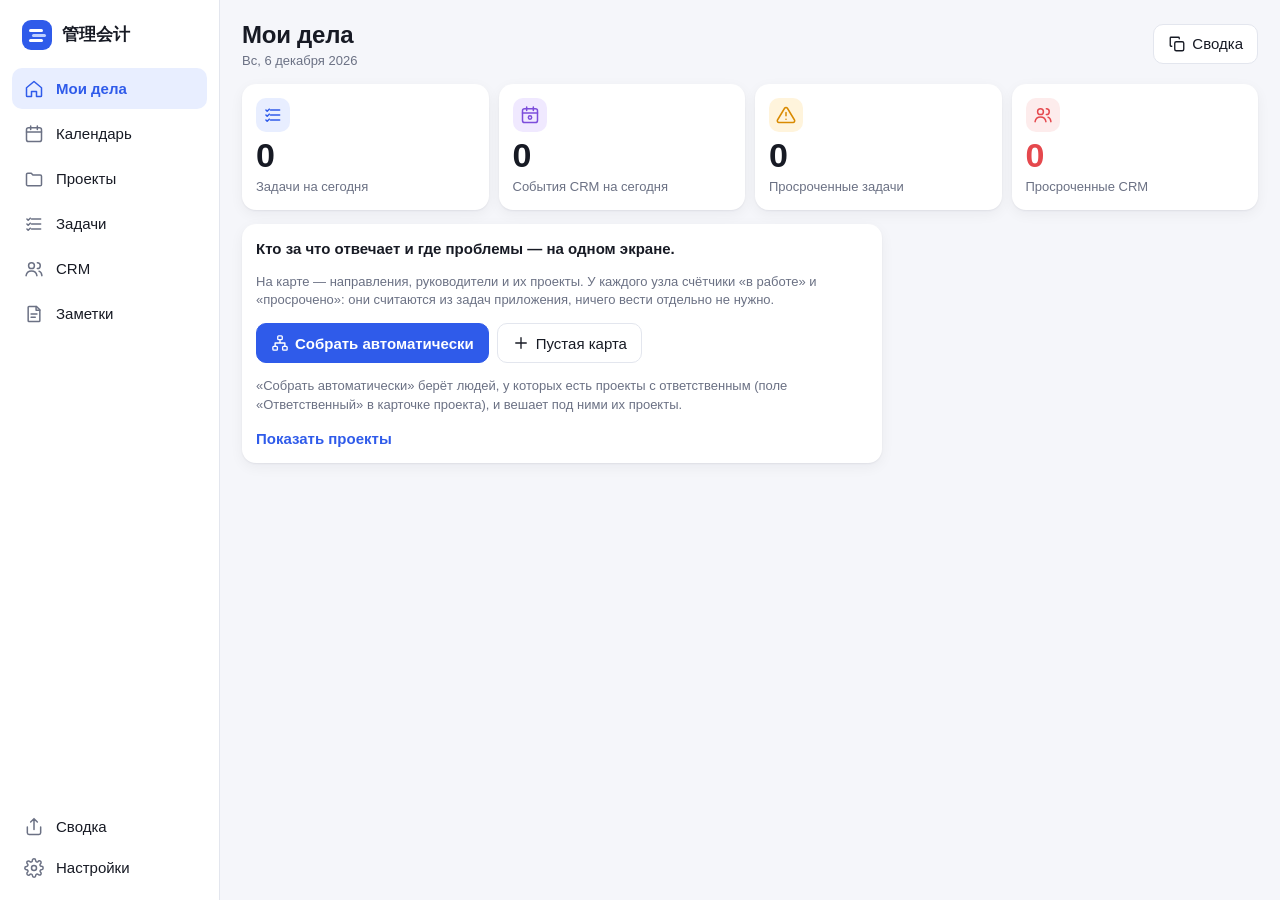
==== commit 20c758e0: "v1.7.3: быстрая смена срока и начала задачи по нажатию на чип срока" ====
--- a/app/src/main/assets/index.html
+++ b/app/src/main/assets/index.html
@@ -16,6 +16,8 @@
   <div id="toast" class="toast" hidden></div>
   <script src="schema.js"></script>
   <script src="respmap.js"></script>
+  <script src="crmsort.js"></script>
+  <script src="taskdates.js"></script>
   <script src="editor.js"></script>
   <script src="app.js"></script>
   <script src="mapui.js"></script>
--- a/app/src/main/assets/styles.css
+++ b/app/src/main/assets/styles.css
@@ -381,7 +381,11 @@
 .msel-opt input { width: 20px; height: 20px; accent-color: var(--accent); flex: none; }
 .msel-add { display: flex; gap: 6px; padding: 6px 4px 2px; border-top: 1px solid var(--line); margin-top: 4px; }
 .msel-add input { flex: 1; min-width: 0; min-height: 36px; padding: 6px 10px; border: 1px solid var(--line); border-radius: 8px; background: var(--panel); }
-.crm-sel { display: grid; grid-template-columns: 1fr 1fr; gap: 8px; }
+.crm-sel { display: grid; grid-template-columns: 1fr 1fr 1fr; gap: 8px; }
+@media (max-width: 520px) { .crm-sel { grid-template-columns: 1fr 1fr; } .crm-sel select:last-child { grid-column: 1 / -1; } }
+.crm-gt { margin: 16px 0 6px; }
+.crm-gt:first-of-type { margin-top: 4px; }
+.crm-g-overdue { color: var(--danger); } .crm-g-today { color: var(--ok); } .crm-g-tomorrow { color: var(--warn); }
 .crm-sel select { width: 100%; min-height: 40px; border: 1px solid var(--line); background: var(--panel); border-radius: 10px; padding: 6px 10px; }
 .field .msel-opt { display: flex; margin: 0; font-size: 15px; color: var(--text, inherit); }
 .field .msel-opt input { min-height: 0; width: 20px; height: 20px; padding: 0; }
@@ -634,3 +638,52 @@
 .pf-st { display: inline-block; margin-top: 4px; font-size: 12px; font-weight: 600; padding: 2px 8px; border-radius: 999px; background: var(--panel-2); color: var(--muted); }
 .pf-st.wait { background: var(--warn-soft); color: var(--warn); } .pf-st.bad { background: var(--danger-soft); color: var(--danger); } .pf-st.ok { background: var(--accent-soft); color: var(--accent); }
 .upd-warn { margin-top: 10px; padding: 10px 12px; border-radius: 12px; background: var(--danger-soft); color: var(--danger); font-size: 14px; display: flex; flex-direction: column; gap: 6px; }
+
+/* ---------- «Мои дела»: счётчики + карта ответственных ---------- */
+.home-panel { margin-top: 12px; background: var(--panel); border-radius: var(--radius); box-shadow: var(--shadow); overflow: hidden; }
+.home-panel-h { display: flex; align-items: center; gap: 8px; padding: 10px 12px; border-bottom: 1px solid var(--line); }
+.home-panel-h .right { margin-left: auto; }
+.home-panel-list { max-height: 40vh; overflow-y: auto; overscroll-behavior: contain; padding: 0 8px 8px; }
+.home-panel-list .list { box-shadow: none; }
+.home-panel-list .section-title { margin: 12px 4px 6px; }
+.rm-host { margin-top: 14px; }
+.rm-host .rm-bar { margin-bottom: 10px; }
+.rm-modes button { white-space: nowrap; }
+.rm-pick-sel { min-height: 34px; max-width: 220px; border: 1px solid var(--line); background: var(--panel); color: var(--text); border-radius: 10px; padding: 4px 8px; font: inherit; font-size: 14px; }
+.rm-more { margin-left: auto; }
+.rm-zoom + .rm-more { margin-left: 0; }
+.rm-host .rm-legend { flex-wrap: nowrap; white-space: nowrap; overflow-x: auto; scrollbar-width: none; margin-top: 8px; font-size: 12.5px; }
+.rm-host .rm-legend::-webkit-scrollbar { display: none; }
+.rm-host .rm-hint { color: var(--muted); opacity: .8; }
+.rm-host .rm-viewport { height: calc(100vh - 360px); }
+.link { color: var(--accent); font-weight: 600; text-decoration: none; }
+/* подсветка по счётчику: связанные узлы ярче, остальные приглушены */
+.rm-host.has-hl .rm-dim { opacity: .28; filter: saturate(.4); transition: opacity .2s; }
+.rm-host.has-hl .rm-node.rm-hl { box-shadow: 0 0 0 3px var(--accent), 0 4px 14px rgba(0,0,0,.12); }
+.rm-host.has-hl .rm-card-h.rm-hl, .rm-host.has-hl .rm-row.rm-hl { background: var(--accent-soft); }
+.rm-host.has-hl .pcard.rm-hl { box-shadow: 0 0 0 3px var(--accent), var(--shadow); }
+.rm-host.has-hl .rm-edges path.rm-dim { opacity: .15; }
+/* узкий экран: компактные счётчики 2×2, иконка рядом с числом */
+@media (max-width: 759px) {
+  .stats { gap: 8px; }
+  .stat { min-height: 0; padding: 10px 12px; display: grid; grid-template-columns: auto 1fr; grid-template-rows: auto auto; column-gap: 10px; row-gap: 2px; align-items: center; }
+  .stat .ic { grid-row: 1 / 3; width: 30px; height: 30px; }
+  .stat .n { font-size: 24px; }
+  .stat .l { font-size: 12px; line-height: 1.25; }
+  .rm-bar { gap: 6px; }
+}
+/* широкий экран: счётчики пониже, чтобы карте осталось больше места */
+@media (min-width: 760px) { .stat { min-height: 96px; } }
+
+/* ---------- Быстрая смена срока задачи ---------- */
+button.chip { border: 0; font: inherit; font-size: 12px; cursor: pointer; }
+.chip-btn:hover { filter: brightness(.96); box-shadow: inset 0 0 0 1px currentColor; }
+.chip-add { background: transparent !important; color: var(--muted); box-shadow: inset 0 0 0 1px var(--line); opacity: .75; }
+.chip-add:hover { opacity: 1; color: var(--accent); }
+.td-quick { display: flex; flex-wrap: wrap; gap: 6px; }
+.td-fields { display: grid; grid-template-columns: 1fr 120px; gap: 8px; }
+.td-fields input:only-child { grid-column: 1 / -1; }
+.td-warn { margin-top: 10px; padding: 10px 12px; border-radius: 12px; background: var(--warn-soft); color: var(--warn); font-size: 14px; display: flex; flex-wrap: wrap; gap: 8px; align-items: center; }
+.toast-btn { margin-left: 10px; border: 0; background: transparent; color: #9db4ff; font: inherit; font-weight: 700; cursor: pointer; padding: 2px 4px; }
+.modal.at-cursor { display: block; background: rgba(10, 12, 20, .12); }
+.modal.at-cursor .modal-box { position: fixed; width: 430px; max-width: calc(100vw - 16px); border-radius: 14px; box-shadow: 0 12px 36px rgba(0, 0, 0, .22); padding: 14px; }
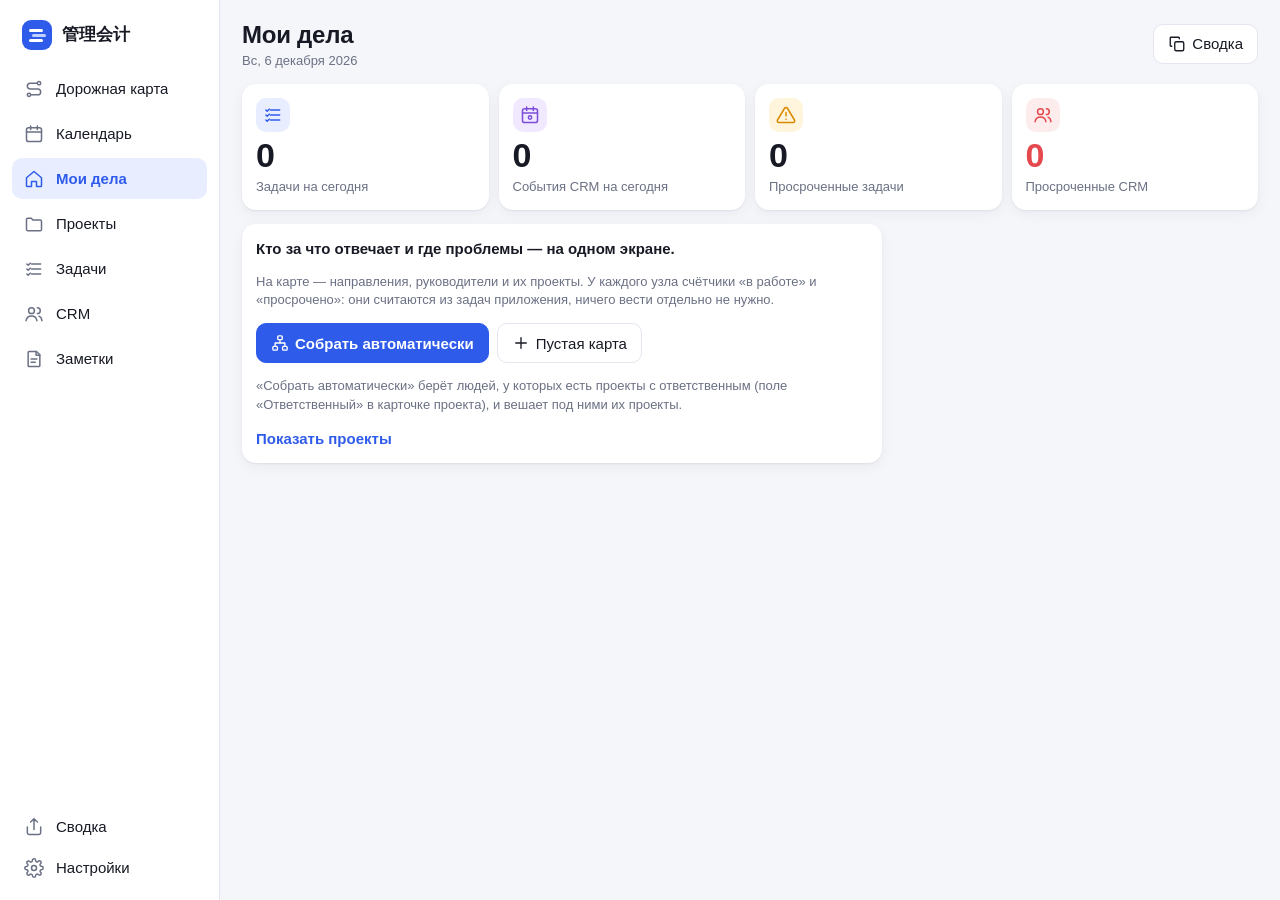
==== commit 17fe67cc: "v1.8.0: «Дорожная карта» — лента вех компании; флажок «Веха», финиш проекта, схема данных v5" ====
--- a/app/src/main/assets/index.html
+++ b/app/src/main/assets/index.html
@@ -18,9 +18,11 @@
   <script src="respmap.js"></script>
   <script src="crmsort.js"></script>
   <script src="taskdates.js"></script>
+  <script src="roadmap.js"></script>
   <script src="editor.js"></script>
   <script src="app.js"></script>
   <script src="mapui.js"></script>
+  <script src="roadmapui.js"></script>
   <script src="phonefiles.js"></script>
   <script src="import.js"></script>
   <script src="webaccess.js"></script>
--- a/app/src/main/assets/styles.css
+++ b/app/src/main/assets/styles.css
@@ -687,3 +687,63 @@
 .toast-btn { margin-left: 10px; border: 0; background: transparent; color: #9db4ff; font: inherit; font-weight: 700; cursor: pointer; padding: 2px 4px; }
 .modal.at-cursor { display: block; background: rgba(10, 12, 20, .12); }
 .modal.at-cursor .modal-box { position: fixed; width: 430px; max-width: calc(100vw - 16px); border-radius: 14px; box-shadow: 0 12px 36px rgba(0, 0, 0, .22); padding: 14px; }
+
+/* ---------- Вехи и «Дорожная карта» ---------- */
+:root { --ms-done: var(--ok); --ms-overdue: var(--danger); --ms-soon: var(--warn); --ms-later: #0e9fb0; }
+.ms-ic { display: inline-flex; vertical-align: -2px; margin-right: 4px; color: #0e9fb0; }
+.ms-ic svg { width: 14px; height: 14px; }
+.ms-toggle .ms-ic svg { width: 20px; height: 20px; }
+.ms-hint { margin-top: -4px; padding: 8px 12px; border-radius: 10px; background: var(--warn-soft); color: var(--warn); font-size: 13px; }
+.rd-finish { display: flex; align-items: center; gap: 4px; width: 100%; text-align: left; margin: -2px 0 10px; padding: 8px 10px; border: 1px solid var(--line); border-radius: 10px; background: var(--panel); color: var(--text); font: inherit; font-size: 14px; cursor: pointer; }
+.rd-finish b { margin: 0 2px; }
+.badge-inline { background: var(--danger); color: #fff; border-radius: 9px; padding: 0 6px; font-size: 11px; margin-left: auto; }
+.rd-head { flex-wrap: wrap; gap: 8px; }
+.rd-range button { white-space: nowrap; }
+.rd-undated { display: flex; align-items: center; gap: 6px; width: 100%; margin-bottom: 10px; padding: 9px 12px; border: 0; border-radius: 12px; background: var(--warn-soft); color: var(--warn); font: inherit; font-size: 14px; text-align: left; cursor: pointer; flex-wrap: wrap; }
+.rd-undated svg { width: 16px; height: 16px; }
+.rd-undated .sub { color: inherit; opacity: .8; }
+.rd-empty { max-width: 640px; }
+.rd-empty-ic svg { width: 34px; height: 34px; color: #0e9fb0; }
+.rd-card { background: var(--panel); border-radius: var(--radius); box-shadow: var(--shadow); overflow: hidden; }
+.rd-tools { display: flex; align-items: center; gap: 8px; padding: 10px 12px; border-bottom: 1px solid var(--line); }
+.rd-tools .rd-expand { margin-left: auto; }
+.rd-expand.on { background: var(--accent-soft); color: var(--accent); }
+.rd-scroll { overflow-x: auto; overflow-y: hidden; -webkit-overflow-scrolling: touch; overscroll-behavior-x: contain; }
+.rd-inner { position: relative; }
+.rd-axis { position: absolute; left: 0; right: 0; top: 0; border-bottom: 1px solid var(--line); background: var(--panel-2); }
+.rd-qs, .rd-ms { position: relative; height: 22px; }
+.rd-q, .rd-mo { position: absolute; top: 0; height: 22px; border-left: 1px solid var(--line); font-size: 11.5px; color: var(--muted); overflow: hidden; white-space: nowrap; }
+.rd-q span, .rd-mo span { padding: 3px 6px; display: inline-block; }
+.rd-q span { font-weight: 700; color: var(--text); }
+.rd-ms { border-top: 1px solid var(--line); }
+.rd-grid { position: absolute; top: 22px; bottom: 0; width: 1px; background: var(--line); opacity: .55; }
+.rd-today { position: absolute; top: 22px; width: 0; border-left: 2px dashed var(--accent); z-index: 1; pointer-events: none; }
+.rd-today span { position: absolute; top: 4px; left: 3px; z-index: 5; font-size: 10.5px; font-weight: 700; color: var(--accent); background: var(--panel); padding: 0 3px; border-radius: 4px; }
+.rd-row, .rd-prow { position: absolute; left: 0; right: 0; }
+.rd-prow { border-top: 1px solid var(--line); }
+.rd-line { position: absolute; left: 0; right: 0; height: 2px; margin-top: -1px; background: var(--line); }
+.rd-line.thin { height: 1px; opacity: .7; }
+.rd-dot { position: absolute; width: 16px; height: 16px; margin: -8px 0 0 -8px; border-radius: 50%; border: 2px solid var(--panel); background: var(--ms-later); padding: 0; cursor: pointer; z-index: 3; display: grid; place-items: center; color: #fff; box-shadow: 0 1px 3px rgba(0,0,0,.25); }
+.rd-dot svg { width: 10px; height: 10px; stroke-width: 3; }
+.rd-dot.rd-cluster { width: 30px; height: 22px; margin: -11px 0 0 -15px; border-radius: 11px; font-size: 11px; font-weight: 700; }
+.st-done { --c: var(--ms-done); } .st-overdue { --c: var(--ms-overdue); } .st-soon { --c: var(--ms-soon); } .st-later { --c: var(--ms-later); }
+.rd-dot[class*="st-"] { background: var(--c); }
+.rd-stem { position: absolute; width: 1px; background: var(--c, var(--line)); opacity: .45; z-index: 2; }
+.rd-lab { position: absolute; z-index: 2; display: flex; flex-direction: column; gap: 1px; padding: 3px 6px; border-radius: 8px; background: var(--panel); border-left: 3px solid var(--c, var(--line)); box-shadow: 0 1px 4px rgba(0,0,0,.08); line-height: 1.2; }
+.rd-lab.small { padding: 0 5px; box-shadow: none; background: transparent; border-left-width: 2px; border-radius: 0; }
+.rd-t { border: 0; background: none; padding: 0; font: inherit; font-weight: 700; font-size: 12.5px; color: var(--text); text-align: left; cursor: pointer; white-space: nowrap; overflow: hidden; text-overflow: ellipsis; max-width: 100%; }
+.rd-lab.small .rd-t { font-weight: 600; font-size: 11.5px; }
+.rd-lab.st-done .rd-t { color: var(--muted); }
+.rd-m { font-size: 11.5px; color: var(--muted); white-space: nowrap; overflow: hidden; text-overflow: ellipsis; }
+.rd-date, .rd-under { border: 0; background: none; padding: 0; font: inherit; color: var(--accent); cursor: pointer; text-decoration: underline dotted; text-underline-offset: 2px; }
+.rd-under { position: absolute; transform: translateX(-50%); font-size: 10.5px; z-index: 2; white-space: nowrap; }
+.rd-phead { position: sticky; left: 0; display: flex; align-items: center; gap: 8px; height: 30px; padding: 0 12px; box-sizing: border-box; z-index: 4; background: linear-gradient(to right, var(--panel) 70%, transparent); }
+.rd-pname { border: 0; background: none; padding: 0; font: inherit; font-weight: 700; font-size: 14px; color: var(--text); cursor: pointer; display: inline-flex; align-items: center; gap: 6px; white-space: nowrap; overflow: hidden; text-overflow: ellipsis; max-width: 55%; }
+.rd-powner { font-size: 12px; color: var(--muted); white-space: nowrap; overflow: hidden; text-overflow: ellipsis; }
+.rd-pfin { margin-left: auto; font-size: 12px; font-weight: 700; color: var(--c); white-space: nowrap; }
+.rd-pfin.st-later { color: var(--ms-later); }
+.rd-pribbon { position: absolute; left: 0; right: 0; }
+.rd-bar { position: absolute; height: 6px; border-radius: 3px; background: var(--c); opacity: .35; }
+.rd-legend { display: flex; flex-wrap: wrap; gap: 6px 14px; margin-top: 8px; font-size: 12.5px; }
+.rd-ldot { display: inline-block; width: 10px; height: 10px; border-radius: 50%; background: var(--c); margin-right: 5px; vertical-align: -1px; }
+@media (max-width: 599px) { .rd-range { width: 100%; } .rd-range button { flex: 1; } }
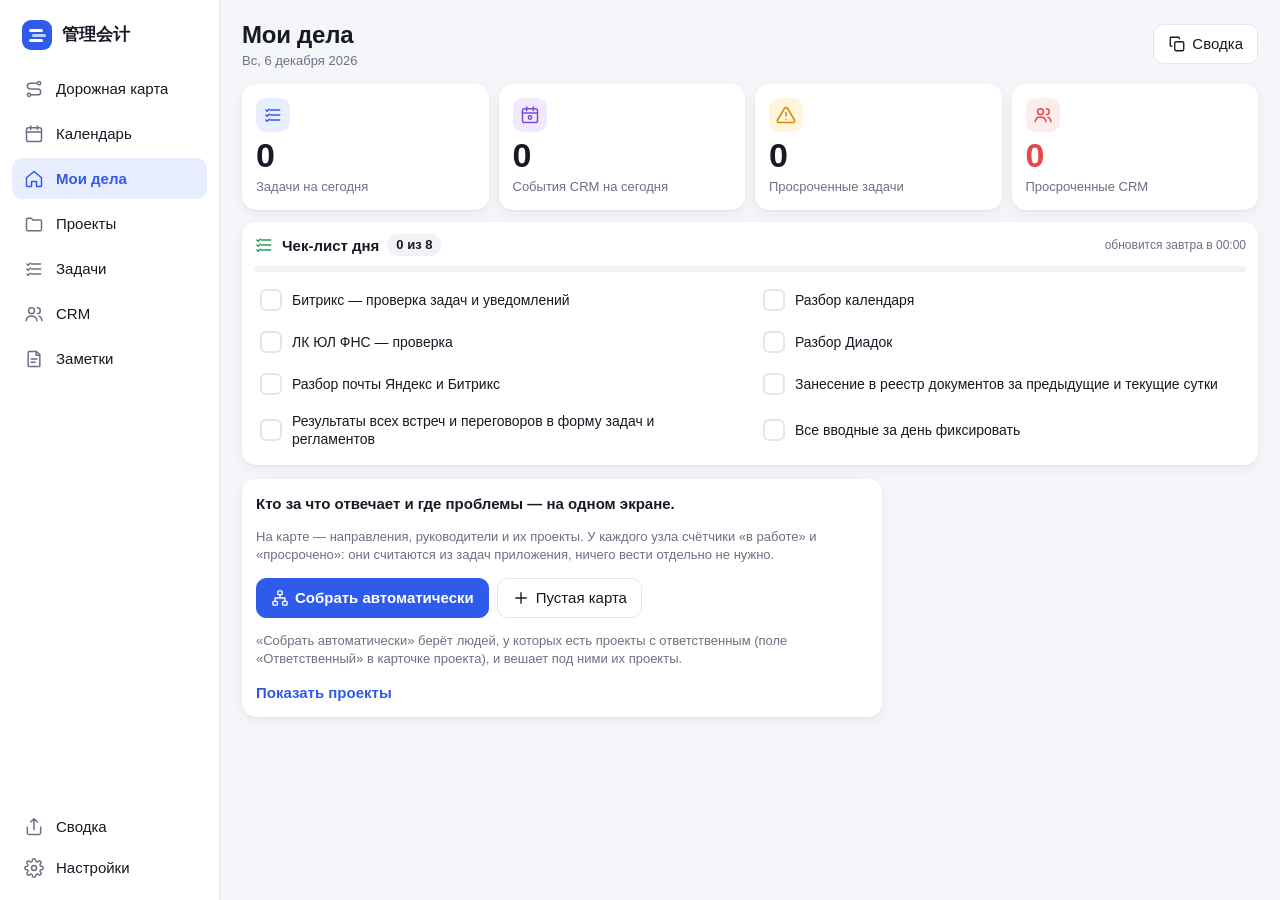
==== commit dd02ee5e: "v1.9.0: «Чек-лист дня» на «Моих делах» и общий счётчик просрочек на пункте меню; схема данных v6" ====
--- a/app/src/main/assets/index.html
+++ b/app/src/main/assets/index.html
@@ -14,6 +14,7 @@
   </div>
   <div id="modal" class="modal" hidden></div>
   <div id="toast" class="toast" hidden></div>
+  <script src="checklist.js"></script>
   <script src="schema.js"></script>
   <script src="respmap.js"></script>
   <script src="crmsort.js"></script>
@@ -23,6 +24,7 @@
   <script src="app.js"></script>
   <script src="mapui.js"></script>
   <script src="roadmapui.js"></script>
+  <script src="checklistui.js"></script>
   <script src="phonefiles.js"></script>
   <script src="import.js"></script>
   <script src="webaccess.js"></script>
--- a/app/src/main/assets/styles.css
+++ b/app/src/main/assets/styles.css
@@ -747,3 +747,45 @@
 .rd-legend { display: flex; flex-wrap: wrap; gap: 6px 14px; margin-top: 8px; font-size: 12.5px; }
 .rd-ldot { display: inline-block; width: 10px; height: 10px; border-radius: 50%; background: var(--c); margin-right: 5px; vertical-align: -1px; }
 @media (max-width: 599px) { .rd-range { width: 100%; } .rd-range button { flex: 1; } }
+
+/* ---------- «Чек-лист дня» ---------- */
+.cl-card { margin-top: 12px; background: var(--panel); border-radius: var(--radius); box-shadow: var(--shadow); padding: 12px 12px 10px; }
+.cl-head { display: flex; align-items: center; gap: 8px; flex-wrap: wrap; }
+.cl-ic { display: inline-flex; color: var(--ok); } .cl-ic svg { width: 20px; height: 20px; }
+.cl-count { border: 0; background: var(--panel-2); color: var(--text); font: inherit; font-size: 13px; font-weight: 700; padding: 2px 9px; border-radius: 999px; cursor: pointer; font-variant-numeric: tabular-nums; }
+.cl-count:hover { background: var(--accent-soft); color: var(--accent); }
+.cl-note { margin-left: auto; font-size: 12px; color: var(--muted); }
+.cl-bar { height: 6px; border-radius: 3px; background: var(--panel-2); margin: 10px 0 8px; overflow: hidden; }
+.cl-bar i { display: block; height: 100%; background: var(--ok); border-radius: 3px; transition: width .25s; }
+.cl-items { display: grid; grid-template-columns: 1fr; gap: 2px 14px; }
+@media (min-width: 760px) { .cl-items { grid-template-columns: 1fr 1fr; } }
+.cl-row { display: flex; align-items: center; gap: 10px; width: 100%; min-height: 40px; padding: 6px 6px; border: 0; border-radius: 10px; background: none; font: inherit; font-size: 14px; color: var(--text); text-align: left; cursor: pointer; }
+.cl-row:hover { background: var(--panel-2); }
+.cl-box { flex: none; width: 22px; height: 22px; border-radius: 6px; border: 2px solid var(--line); display: grid; place-items: center; color: #fff; box-sizing: border-box; }
+.cl-box svg { width: 14px; height: 14px; stroke-width: 3; }
+.cl-row.on .cl-box, .cl-box.on { background: var(--ok); border-color: var(--ok); }
+.cl-name { flex: 1; min-width: 0; line-height: 1.3; }
+.cl-row.on .cl-name { color: var(--muted); text-decoration: line-through; opacity: .75; }
+.cl-at { flex: none; font-size: 11.5px; color: var(--muted); font-variant-numeric: tabular-nums; }
+.cl-done, .cl-empty { margin-top: 12px; display: flex; align-items: center; gap: 10px; padding: 10px 12px; border-radius: var(--radius); background: var(--panel); box-shadow: var(--shadow); font-size: 14px; }
+.cl-done { background: var(--ok-soft); }
+.cl-empty { color: var(--muted); } .cl-empty svg { width: 18px; height: 18px; }
+.cl-strip { display: grid; grid-template-columns: repeat(30, 1fr); gap: 3px; margin: 4px 0 6px; }
+.cl-sq { display: block; aspect-ratio: 1; border-radius: 3px; background: var(--panel-2); }
+.cl-sq.l1 { background: color-mix(in srgb, var(--ok) 30%, var(--panel-2)); }
+.cl-sq.l2 { background: color-mix(in srgb, var(--ok) 62%, var(--panel-2)); }
+.cl-sq.l3 { background: var(--ok); }
+.cl-sq.today { outline: 2px solid var(--accent); outline-offset: 1px; }
+.cl-strip-legend { display: flex; justify-content: space-between; font-size: 12px; margin-bottom: 12px; }
+.cl-pct { display: flex; flex-direction: column; gap: 8px; }
+.cl-pct-row { display: grid; grid-template-columns: 1fr auto; gap: 2px 10px; font-size: 14px; }
+.cl-pct-row b { font-variant-numeric: tabular-nums; }
+.cl-pct-bar { grid-column: 1 / -1; display: block; height: 4px; border-radius: 2px; background: var(--panel-2); overflow: hidden; }
+.cl-pct-bar i { display: block; height: 100%; background: var(--ok); }
+.cl-slist { display: flex; flex-direction: column; gap: 4px; }
+.cl-srow { display: flex; align-items: center; gap: 6px; padding: 4px 6px; border: 1px solid var(--line); border-radius: 10px; background: var(--panel); }
+.cl-srow.cl-dragging { position: relative; z-index: 5; box-shadow: 0 6px 18px rgba(0,0,0,.18); opacity: .95; }
+.cl-srow.drop-before { box-shadow: 0 -3px 0 var(--accent); } .cl-srow.drop-after { box-shadow: 0 3px 0 var(--accent); }
+.cl-grip { cursor: grab; color: var(--muted); padding: 4px 6px; touch-action: none; user-select: none; font-size: 16px; }
+.cl-sname { border: 0; background: none; padding: 6px 2px; font: inherit; font-size: 14px; color: var(--text); text-align: left; cursor: pointer; min-width: 0; }
+.cl-mv:disabled { opacity: .3; }
